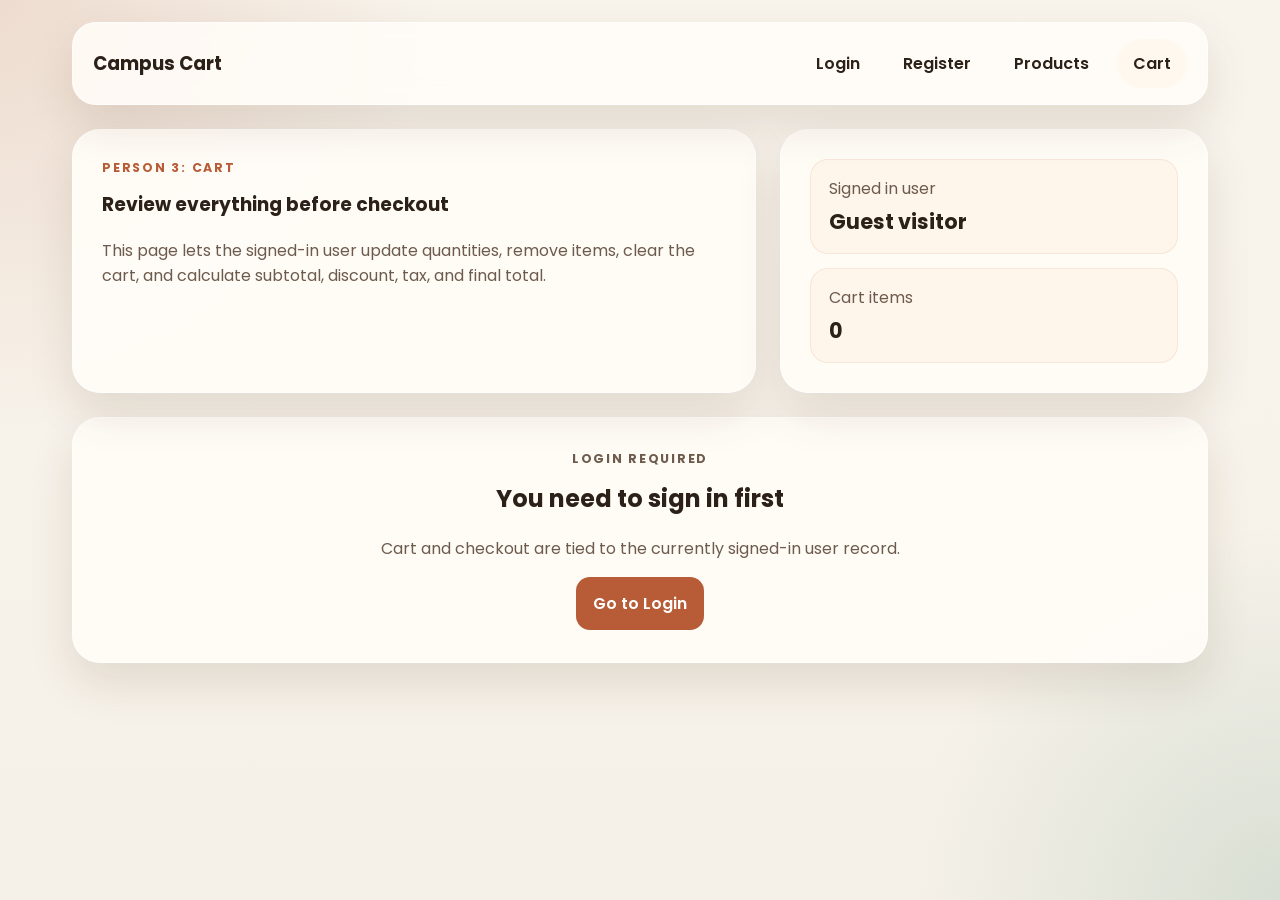
==== cart.html @ 35bc7da2 "added cart and checkout" ====
<!DOCTYPE html>
<html lang="en">
<head>
    <meta charset="UTF-8">
    <meta name="viewport" content="width=device-width, initial-scale=1.0">
    <title>Campus Cart | Shopping Cart</title>
    <link rel="preconnect" href="https://fonts.googleapis.com">
    <link rel="preconnect" href="https://fonts.gstatic.com" crossorigin>
    <link href="https://fonts.googleapis.com/css2?family=Poppins:wght@400;500;600;700&display=swap" rel="stylesheet">
    <link rel="stylesheet" href="cart.css">
</head>
<body>
    <main class="shell">
        <header class="topbar">
            <a class="brand" href="product.html">Campus Cart</a>
            <nav>
                <a href="index.html">Login</a>
                <a href="register.html">Register</a>
                <a href="product.html">Products</a>
                <a href="cart.html" class="active">Cart</a>
            </nav>
        </header>

        <section class="hero">
            <article class="card">
                <p class="eyebrow">Person 3: Cart</p>
                <h1>Review everything before checkout</h1>
                <p class="hero-copy">
                    This page lets the signed-in user update quantities, remove items, clear the cart, and calculate subtotal, discount, tax, and final total.
                </p>
            </article>

            <aside class="card stats">
                <div class="stat-box">
                    <span class="stat-label">Signed in user</span>
                    <span id="cartUserName" class="stat-value">Guest visitor</span>
                </div>
                <div class="stat-box">
                    <span class="stat-label">Cart items</span>
                    <span id="cartItemCount" class="stat-value">0</span>
                </div>
            </aside>
        </section>

        <section id="cartLayout" class="layout hidden">
            <article class="card">
                <h2>Your items</h2>
                <div id="cartItems" class="items-list"></div>
            </article>

            <aside class="card">
                <h2>Cart summary</h2>
                <div class="summary-lines">
                    <div class="summary-row"><span>Subtotal</span><span id="subtotalValue">$0.00</span></div>
                    <div class="summary-row"><span>Discount</span><span id="discountValue">$0.00</span></div>
                    <div class="summary-row"><span>Tax</span><span id="taxValue">$0.00</span></div>
                    <div class="summary-total"><span>Total</span><span id="totalValue">$0.00</span></div>
                </div>

                <div class="action-stack">
                    <button id="clearCartBtn" class="danger-button" type="button">Clear All</button>
                    <a href="checkout.html" id="checkoutBtn" class="primary-button">Check Out</a>
                    <a href="product.html" class="secondary-button">Close</a>
                </div>

                <p class="inline-note">
                    Discount rule used here: 10% off any line item with quantity 3 or more. Tax is calculated at 15%.
                </p>
            </aside>
        </section>

        <section id="emptyState" class="card empty-card hidden">
            <p class="eyebrow">Cart Status</p>
            <h2>Your cart is empty</h2>
            <p>Add products from the catalogue before continuing to checkout.</p>
            <a href="product.html" class="primary-button">Back to Products</a>
        </section>

        <section id="guestState" class="card empty-card hidden">
            <p class="eyebrow">Login Required</p>
            <h2>You need to sign in first</h2>
            <p>Cart and checkout are tied to the currently signed-in user record.</p>
            <a href="index.html" class="primary-button">Go to Login</a>
        </section>
    </main>

    <script src="cart.js"></script>
</body>
</html>
---- cart.css ----
:root {
    --bg: #f6f1e8;
    --surface: rgba(255, 252, 247, 0.94);
    --surface-soft: #fff6eb;
    --text: #2b2118;
    --muted: #6d5b4d;
    --accent: #b85c38;
    --accent-dark: #8d4429;
    --success: #226f54;
    --danger: #9b2226;
    --line: rgba(43, 33, 24, 0.12);
    --shadow: 0 20px 45px rgba(72, 44, 20, 0.12);
}

* {
    box-sizing: border-box;
}

body {
    margin: 0;
    min-height: 100vh;
    font-family: "Poppins", sans-serif;
    color: var(--text);
    background:
        radial-gradient(circle at top left, rgba(184, 92, 56, 0.16), transparent 28%),
        radial-gradient(circle at bottom right, rgba(34, 111, 84, 0.14), transparent 24%),
        linear-gradient(180deg, #f8f4ec 0%, #f6f1e8 100%);
}

a,
button,
input,
select,
textarea {
    font: inherit;
}

.shell {
    max-width: 1180px;
    margin: 0 auto;
    padding: 1.4rem;
}

.topbar {
    display: flex;
    justify-content: space-between;
    align-items: center;
    gap: 1rem;
    margin-bottom: 1.5rem;
    padding: 1rem 1.25rem;
    background: rgba(255, 252, 247, 0.88);
    border: 1px solid rgba(255, 255, 255, 0.7);
    border-radius: 24px;
    box-shadow: var(--shadow);
    backdrop-filter: blur(10px);
}

.brand {
    color: var(--text);
    text-decoration: none;
    font-weight: 700;
    font-size: 1.15rem;
}

.topbar nav {
    display: flex;
    flex-wrap: wrap;
    gap: 0.7rem;
}

.topbar nav a {
    padding: 0.75rem 1rem;
    border-radius: 999px;
    color: var(--text);
    text-decoration: none;
    font-weight: 600;
}

.topbar nav a.active,
.topbar nav a:hover {
    background: rgba(255, 248, 240, 0.96);
}

.hero {
    display: grid;
    grid-template-columns: 1.6fr 1fr;
    gap: 1.5rem;
    margin-bottom: 1.5rem;
}

.card {
    padding: 1.8rem;
    border-radius: 28px;
    background: var(--surface);
    border: 1px solid rgba(255, 255, 255, 0.75);
    box-shadow: var(--shadow);
}

.eyebrow {
    margin: 0 0 0.8rem;
    text-transform: uppercase;
    letter-spacing: 0.14em;
    color: var(--accent);
    font-size: 0.78rem;
    font-weight: 700;
}

.hero h1,
.card h2 {
    margin-top: 0;
}

.hero-copy,
.muted,
.stat-label,
.empty-card p {
    color: var(--muted);
}

.stats {
    display: grid;
    gap: 0.9rem;
}

.stat-box {
    padding: 1rem 1.1rem;
    border-radius: 18px;
    background: var(--surface-soft);
    border: 1px solid rgba(184, 92, 56, 0.1);
}

.stat-value {
    display: block;
    margin-top: 0.3rem;
    font-size: 1.3rem;
    font-weight: 700;
}

.layout {
    display: grid;
    grid-template-columns: 1.5fr 0.95fr;
    gap: 1.5rem;
}

.items-list {
    display: grid;
    gap: 1rem;
}

.cart-item {
    display: grid;
    grid-template-columns: auto 1fr auto;
    gap: 1rem;
    align-items: center;
    padding: 1rem;
    border-radius: 22px;
    background: #fffdf9;
    border: 1px solid var(--line);
}

.item-art {
    width: 76px;
    height: 76px;
    border-radius: 18px;
    display: grid;
    place-items: center;
    font-size: 2rem;
    background: linear-gradient(135deg, rgba(184, 92, 56, 0.18), rgba(34, 111, 84, 0.14));
}

.item-main h3 {
    margin: 0 0 0.35rem;
}

.item-main p {
    margin: 0 0 0.5rem;
}

.item-meta {
    display: flex;
    gap: 0.8rem;
    flex-wrap: wrap;
    font-size: 0.92rem;
    color: var(--muted);
}

.item-actions {
    display: grid;
    gap: 0.7rem;
    justify-items: end;
}

.quantity-controls {
    display: inline-flex;
    align-items: center;
    gap: 0.6rem;
    padding: 0.35rem;
    border-radius: 999px;
    border: 1px solid var(--line);
    background: #fff8f0;
}

.quantity-controls button,
.secondary-button,
.danger-button,
.primary-button {
    border: none;
    cursor: pointer;
}

.quantity-controls button {
    width: 34px;
    height: 34px;
    border-radius: 50%;
    background: #fff;
}

.secondary-button,
.danger-button,
.primary-button {
    padding: 0.9rem 1.05rem;
    border-radius: 14px;
    font-weight: 600;
    text-decoration: none;
    display: inline-flex;
    align-items: center;
    justify-content: center;
}

.primary-button {
    background: var(--accent);
    color: #fff;
}

.primary-button:hover {
    background: var(--accent-dark);
}

.secondary-button {
    background: rgba(43, 33, 24, 0.08);
    color: var(--text);
}

.danger-button {
    background: rgba(155, 34, 38, 0.1);
    color: var(--danger);
}

.summary-lines {
    display: grid;
    gap: 0.85rem;
    margin-top: 1rem;
}

.summary-row,
.summary-total {
    display: flex;
    justify-content: space-between;
    gap: 1rem;
}

.summary-total {
    margin-top: 1rem;
    padding-top: 1rem;
    border-top: 1px solid var(--line);
    font-size: 1.15rem;
    font-weight: 700;
}

.action-stack {
    display: grid;
    gap: 0.8rem;
    margin-top: 1.2rem;
}

.empty-card {
    text-align: center;
    padding: 2rem;
}

.checkout-grid {
    display: grid;
    grid-template-columns: 1.15fr 0.95fr;
    gap: 1.5rem;
}

.field-grid {
    display: grid;
    grid-template-columns: repeat(2, 1fr);
    gap: 1rem;
}

.field {
    display: grid;
    gap: 0.4rem;
}

.field.full {
    grid-column: 1 / -1;
}

label {
    font-weight: 600;
}

input,
select,
textarea {
    width: 100%;
    padding: 0.9rem 1rem;
    border-radius: 14px;
    border: 1px solid var(--line);
    background: #fffefb;
    color: var(--text);
}

textarea {
    min-height: 110px;
    resize: vertical;
}

.message-box {
    margin-bottom: 1rem;
    padding: 0.95rem 1rem;
    border-radius: 16px;
}

.message-box.error {
    background: rgba(155, 34, 38, 0.08);
    color: var(--danger);
}

.message-box.success {
    background: rgba(34, 111, 84, 0.1);
    color: var(--success);
}

.inline-note {
    margin-top: 1rem;
    color: var(--muted);
}

.hidden {
    display: none;
}

@media (max-width: 920px) {
    .hero,
    .layout,
    .checkout-grid {
        grid-template-columns: 1fr;
    }
}

@media (max-width: 640px) {
    .field-grid {
        grid-template-columns: 1fr;
    }

    .topbar {
        flex-direction: column;
        align-items: stretch;
    }

    .cart-item {
        grid-template-columns: 1fr;
        justify-items: start;
    }

    .item-actions {
        justify-items: start;
    }
}
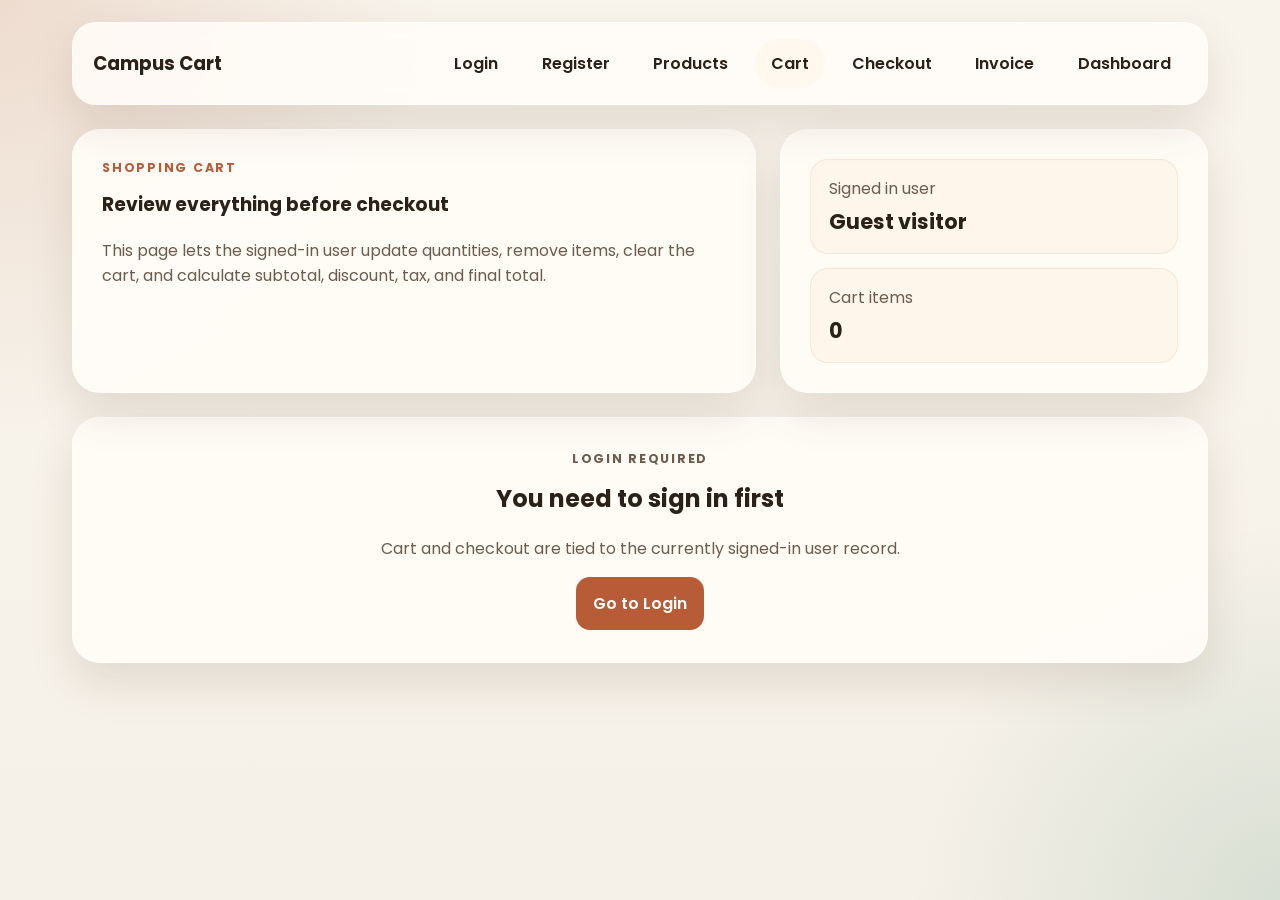
==== commit 377f454f: "Integrate ecommerce flows and unify site navigation" ====
--- a/cart.html
+++ b/cart.html
@@ -14,16 +14,21 @@
         <header class="topbar">
             <a class="brand" href="product.html">Campus Cart</a>
             <nav>
-                <a href="index.html">Login</a>
-                <a href="register.html">Register</a>
+                <a href="index.html" data-guest-link>Login</a>
+                <a href="register.html" data-guest-link>Register</a>
+                <span class="nav-user" data-user-name style="display:none;"></span>
                 <a href="product.html">Products</a>
                 <a href="cart.html" class="active">Cart</a>
+                <a href="checkout.html">Checkout</a>
+                <a href="invoice.html">Invoice</a>
+                <a href="dashboard.html">Dashboard</a>
+                <a href="#" data-user-link data-logout style="display:none;">Logout</a>
             </nav>
         </header>
 
         <section class="hero">
             <article class="card">
-                <p class="eyebrow">Person 3: Cart</p>
+                <p class="eyebrow">Shopping Cart</p>
                 <h1>Review everything before checkout</h1>
                 <p class="hero-copy">
                     This page lets the signed-in user update quantities, remove items, clear the cart, and calculate subtotal, discount, tax, and final total.
@@ -70,7 +75,7 @@
         </section>
 
         <section id="emptyState" class="card empty-card hidden">
-            <p class="eyebrow">Cart Status</p>
+            <p class="eyebrow">Status</p>
             <h2>Your cart is empty</h2>
             <p>Add products from the catalogue before continuing to checkout.</p>
             <a href="product.html" class="primary-button">Back to Products</a>
@@ -85,5 +90,6 @@
     </main>
 
     <script src="cart.js"></script>
+    <script src="nav.js"></script>
 </body>
 </html>
